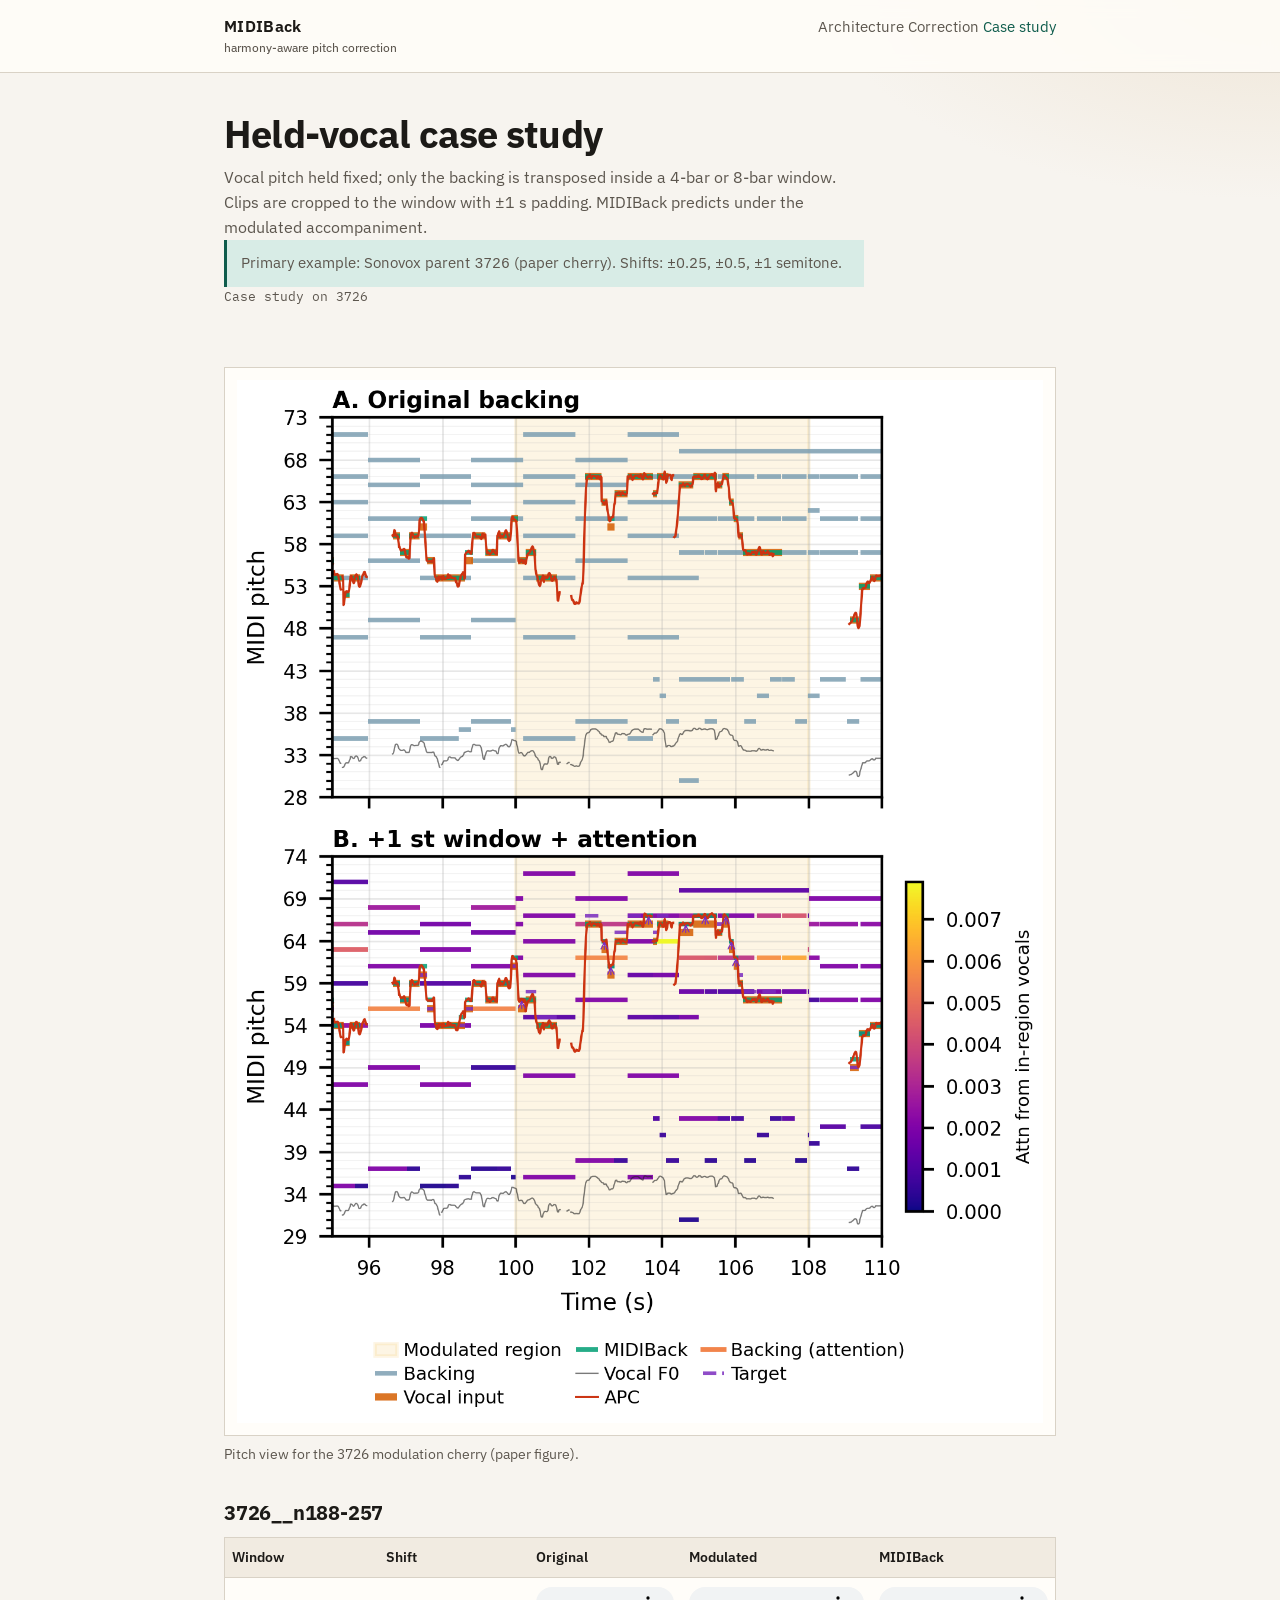
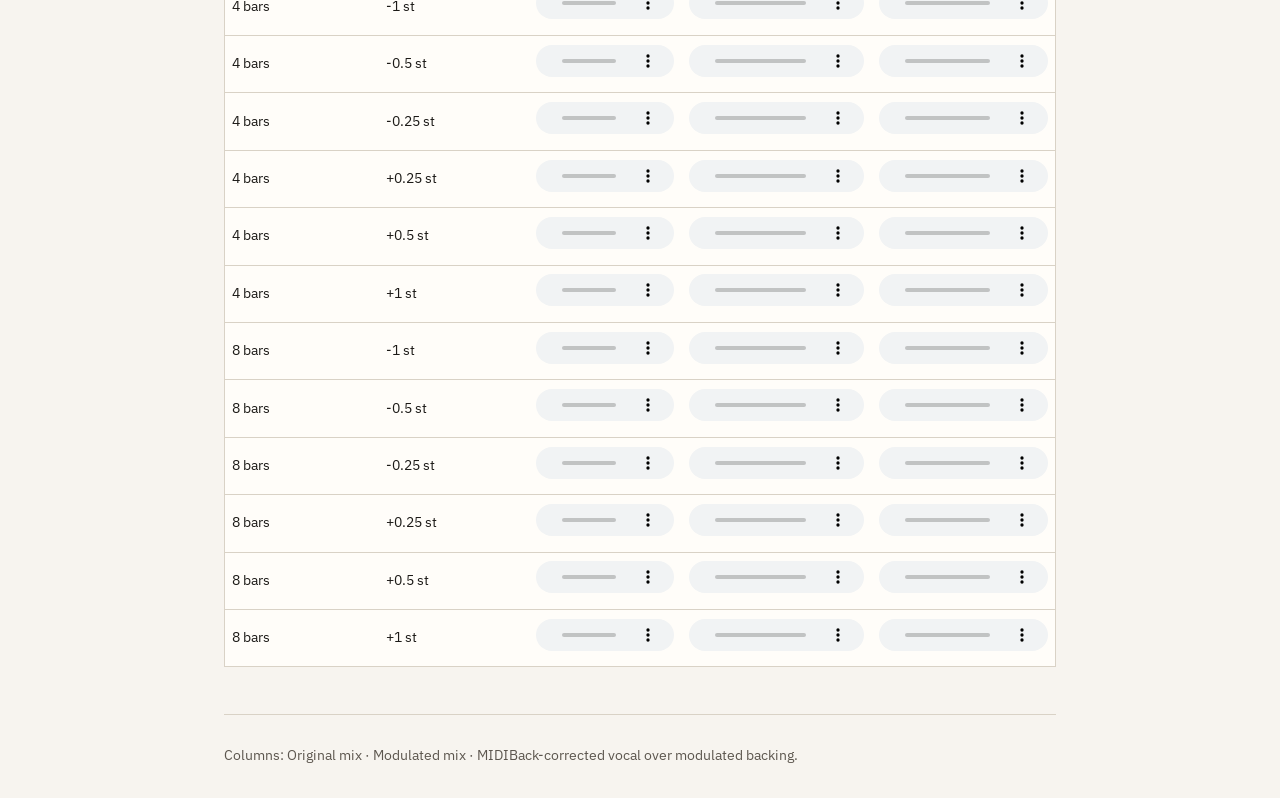
==== case-study.html @ f540b841 "Add MIDIBack listening demo site with 5 test clips. Static Pages site (architecture, correction, cas" ====
<!DOCTYPE html>
<html lang="en">
<head>
  <meta charset="utf-8">
  <meta name="viewport" content="width=device-width, initial-scale=1">
  <title>Case study — MIDIBack Demo</title>
  <link rel="preconnect" href="https://fonts.googleapis.com">
  <link rel="preconnect" href="https://fonts.gstatic.com" crossorigin>
  <link href="https://fonts.googleapis.com/css2?family=IBM+Plex+Mono:wght@400;500&family=IBM+Plex+Sans:wght@400;500;650&display=swap" rel="stylesheet">
  <link rel="stylesheet" href="styles.css">
</head>
<body>
  <header class="site">
    <div class="wrap nav">
      <a class="brand" href="index.html">MIDIBack<span>harmony-aware pitch correction</span></a>
      <nav>
        <a href="index.html">Architecture</a>
        <a href="correction.html">Correction</a>
        <a href="case-study.html" aria-current="page">Case study</a>
      </nav>
    </div>
  </header>

  <main class="wrap">
    <div class="hero">
      <h1>Held-vocal case study</h1>
      <p>
        Vocal pitch held fixed; only the backing is transposed inside a
        4-bar or 8-bar window. Clips are cropped to the window with
        ±1&nbsp;s padding. MIDIBack predicts under the modulated accompaniment.
      </p>
      <p class="note">
        Primary example: Sonovox parent <code>3726</code> (paper cherry).
        Shifts: ±0.25, ±0.5, ±1 semitone.
      </p>
      <p class="status" id="status">Loading catalog…</p>
    </div>

    <section>
      <figure class="arch">
        <img src="assets/cherry_pick_3726_column.png" alt="Pitch trajectories for song 3726 under modulated backing">
      </figure>
      <p class="caption">Pitch view for the 3726 modulation cherry (paper figure).</p>
    </section>

    <div id="case"></div>
  </main>

  <footer class="wrap">
    <p>Columns: Original mix · Modulated mix · MIDIBack-corrected vocal over modulated backing.</p>
  </footer>
  <script src="app.js"></script>
  <script>MIDIBackDemo.renderCaseStudy();</script>
</body>
</html>
---- styles.css ----
:root {
  --bg: #f7f4ef;
  --ink: #1c1a17;
  --muted: #5c564e;
  --line: #d9d2c6;
  --accent: #0f5c4c;
  --accent-soft: #d8ece6;
  --card: #fffdf9;
  --warn: #7a4a12;
  --max: 52rem;
  --font: "IBM Plex Sans", "Segoe UI", sans-serif;
  --mono: "IBM Plex Mono", ui-monospace, monospace;
}

* { box-sizing: border-box; }

html { scroll-behavior: smooth; }

body {
  margin: 0;
  font-family: var(--font);
  color: var(--ink);
  background:
    radial-gradient(1200px 500px at 10% -10%, #e8efe9 0%, transparent 55%),
    radial-gradient(900px 400px at 100% 0%, #efe6d8 0%, transparent 50%),
    var(--bg);
  line-height: 1.55;
}

a { color: var(--accent); text-underline-offset: 0.15em; }
a:hover { color: #0a3f35; }

.wrap {
  width: min(100% - 2rem, var(--max));
  margin-inline: auto;
}

header.site {
  border-bottom: 1px solid var(--line);
  background: rgba(255, 253, 249, 0.86);
  backdrop-filter: blur(8px);
  position: sticky;
  top: 0;
  z-index: 20;
}

.nav {
  display: flex;
  flex-wrap: wrap;
  gap: 0.75rem 1.25rem;
  align-items: baseline;
  padding: 0.9rem 0;
}

.brand {
  font-weight: 650;
  letter-spacing: 0.02em;
  color: var(--ink);
  text-decoration: none;
  margin-right: auto;
}

.brand span {
  display: block;
  font-size: 0.75rem;
  font-weight: 450;
  color: var(--muted);
  letter-spacing: 0;
}

nav a {
  text-decoration: none;
  color: var(--muted);
  font-size: 0.95rem;
}

nav a[aria-current="page"],
nav a:hover {
  color: var(--accent);
}

.hero {
  padding: 2.4rem 0 1.4rem;
}

.hero h1 {
  font-size: clamp(1.7rem, 3.5vw, 2.35rem);
  line-height: 1.15;
  margin: 0 0 0.65rem;
  letter-spacing: -0.02em;
}

.hero p {
  margin: 0;
  color: var(--muted);
  max-width: 40rem;
}

.note {
  margin: 1.25rem 0 0;
  padding: 0.75rem 0.9rem;
  border-left: 3px solid var(--accent);
  background: var(--accent-soft);
  color: #16362f;
  font-size: 0.92rem;
}

section {
  padding: 1.6rem 0 0.4rem;
}

section h2 {
  margin: 0 0 0.55rem;
  font-size: 1.25rem;
  letter-spacing: -0.01em;
}

section > p.lead {
  margin: 0 0 1rem;
  color: var(--muted);
}

.arch {
  background: var(--card);
  border: 1px solid var(--line);
  padding: 0.75rem;
  margin: 0.75rem 0 0.25rem;
}

.arch img {
  display: block;
  width: 100%;
  height: auto;
}

.caption {
  font-size: 0.85rem;
  color: var(--muted);
  margin: 0.5rem 0 0;
}

.song {
  background: var(--card);
  border: 1px solid var(--line);
  padding: 1rem 1rem 0.85rem;
  margin: 0 0 1rem;
}

.song h3 {
  margin: 0 0 0.25rem;
  font-size: 1.05rem;
  font-family: var(--mono);
}

.song .meta {
  color: var(--muted);
  font-size: 0.85rem;
  margin-bottom: 0.85rem;
}

.grid {
  display: grid;
  gap: 0.65rem;
}

.clip {
  display: grid;
  gap: 0.2rem;
  grid-template-columns: minmax(7.5rem, 11rem) 1fr;
  align-items: center;
}

.clip label {
  font-size: 0.88rem;
  color: var(--ink);
}

.clip audio {
  width: 100%;
  height: 2.1rem;
}

.clip.missing label { color: var(--warn); }
.clip.missing::after {
  content: "rendering…";
  grid-column: 2;
  font-size: 0.8rem;
  color: var(--warn);
}

.table-wrap { overflow-x: auto; }

table.case {
  width: 100%;
  border-collapse: collapse;
  font-size: 0.88rem;
  background: var(--card);
  border: 1px solid var(--line);
}

table.case th,
table.case td {
  border-bottom: 1px solid var(--line);
  padding: 0.55rem 0.45rem;
  vertical-align: middle;
  text-align: left;
}

table.case th {
  background: #f1ebe1;
  font-weight: 600;
  white-space: nowrap;
}

table.case audio {
  width: min(100%, 14rem);
  height: 2rem;
}

footer {
  margin: 2.5rem 0 2rem;
  padding-top: 1rem;
  border-top: 1px solid var(--line);
  color: var(--muted);
  font-size: 0.88rem;
}

.status {
  font-family: var(--mono);
  font-size: 0.8rem;
  color: var(--muted);
}

@media (max-width: 640px) {
  .clip {
    grid-template-columns: 1fr;
  }
}
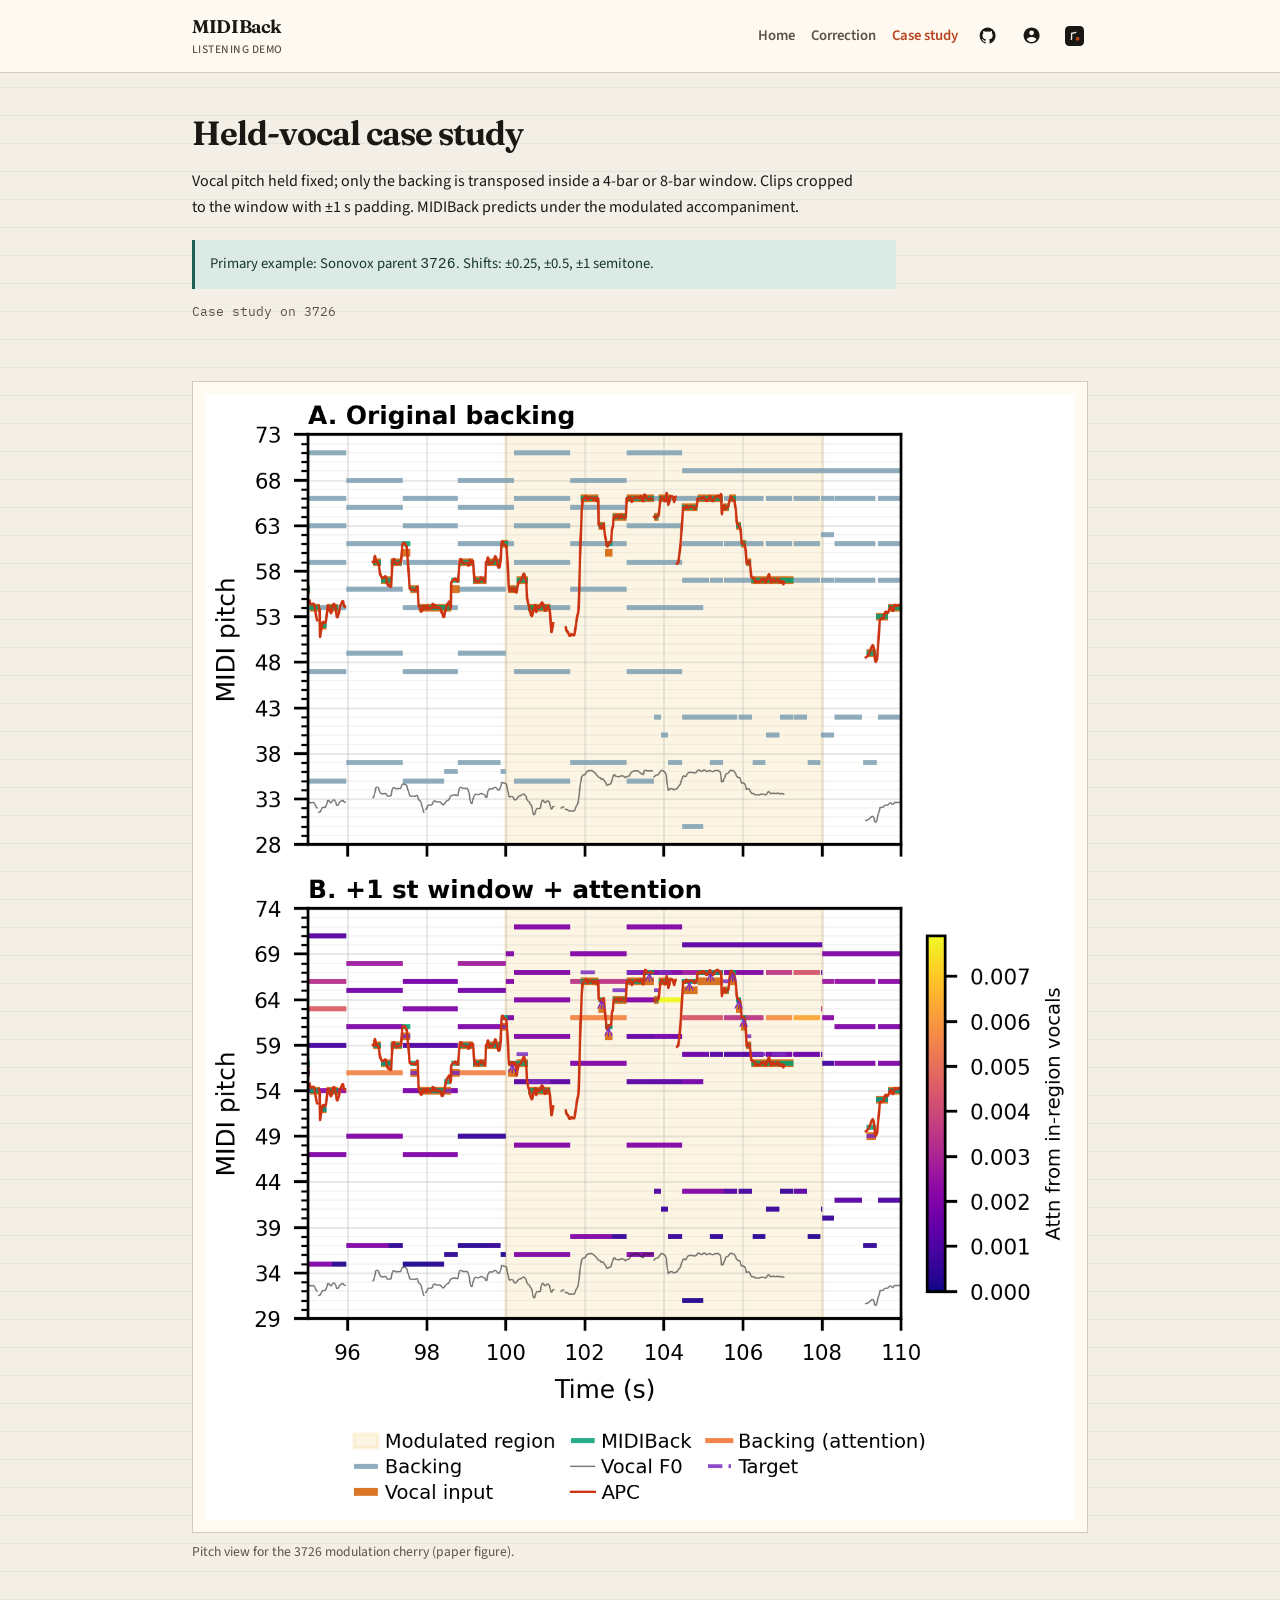
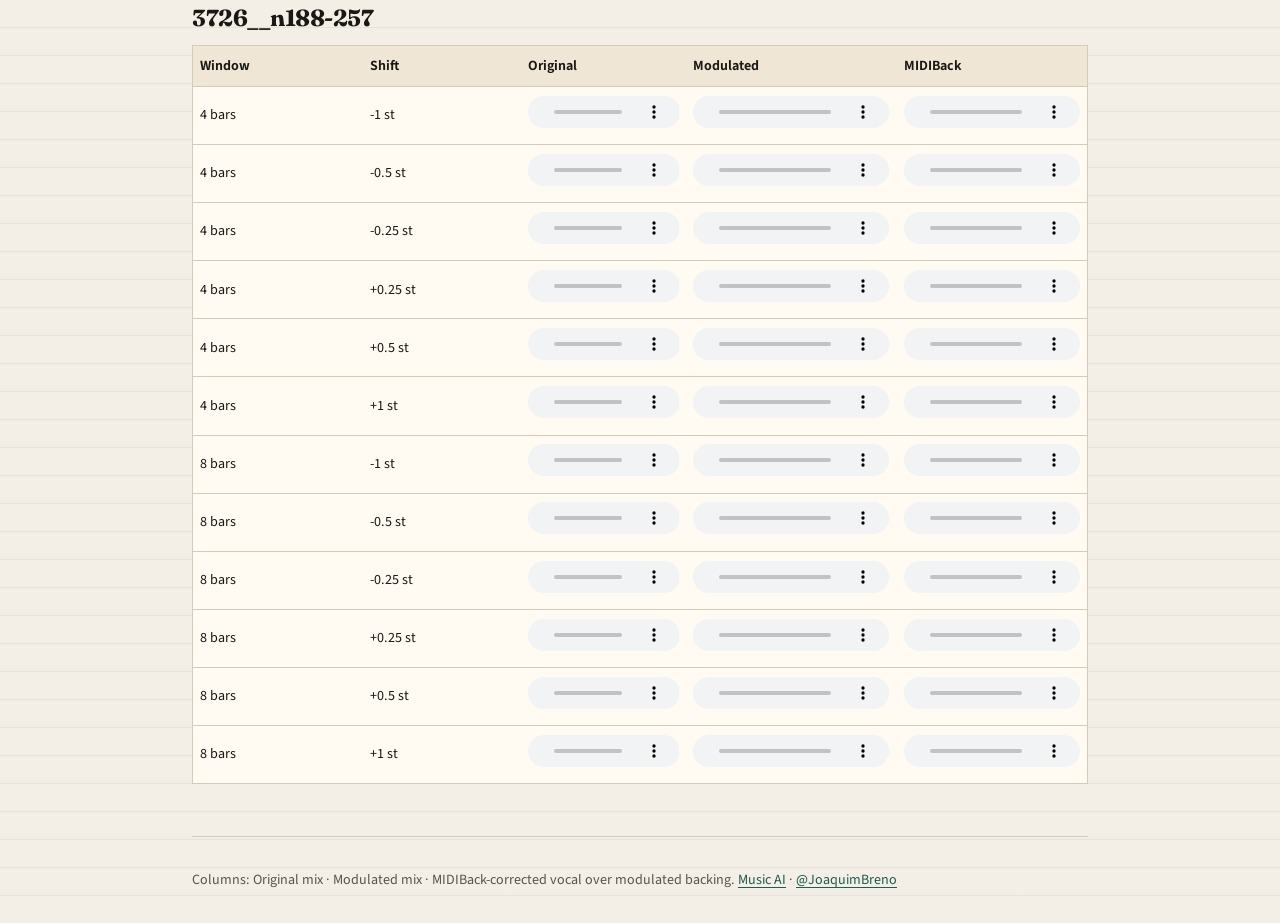
==== commit da861fab: "Restyle demo as paper page with Music AI and GitHub links. Academic layout (authors, abstract, badge" ====
--- a/case-study.html
+++ b/case-study.html
@@ -6,32 +6,40 @@
   <title>Case study — MIDIBack Demo</title>
   <link rel="preconnect" href="https://fonts.googleapis.com">
   <link rel="preconnect" href="https://fonts.gstatic.com" crossorigin>
-  <link href="https://fonts.googleapis.com/css2?family=IBM+Plex+Mono:wght@400;500&family=IBM+Plex+Sans:wght@400;500;650&display=swap" rel="stylesheet">
+  <link href="https://fonts.googleapis.com/css2?family=Fraunces:opsz,wght@9..144,500;9..144,650&family=IBM+Plex+Mono:wght@400;500&family=Source+Sans+3:wght@400;500;600;650&display=swap" rel="stylesheet">
   <link rel="stylesheet" href="styles.css">
 </head>
 <body>
   <header class="site">
     <div class="wrap nav">
-      <a class="brand" href="index.html">MIDIBack<span>harmony-aware pitch correction</span></a>
-      <nav>
-        <a href="index.html">Architecture</a>
+      <a class="brand" href="index.html">MIDIBack<span>listening demo</span></a>
+      <nav class="links" aria-label="Primary">
+        <a href="index.html">Home</a>
         <a href="correction.html">Correction</a>
         <a href="case-study.html" aria-current="page">Case study</a>
+        <a class="icon-link" href="https://github.com/JoaquimBreno/MidiBackDemo" target="_blank" rel="noopener" title="Demo repository" aria-label="GitHub demo repo">
+          <svg viewBox="0 0 24 24" aria-hidden="true"><path fill="currentColor" fill-rule="evenodd" d="M12.006 2a9.847 9.847 0 0 0-6.484 2.44 10.32 10.32 0 0 0-3.393 6.17 10.48 10.48 0 0 0 1.317 6.955 10.045 10.045 0 0 0 5.4 4.418c.504.095.683-.223.683-.494 0-.245-.01-1.052-.014-1.908-2.78.62-3.366-1.21-3.366-1.21a2.711 2.711 0 0 0-1.11-1.5c-.907-.637.07-.621.07-.621.317.044.62.163.885.346.266.183.487.426.647.71.135.253.318.476.538.655a2.079 2.079 0 0 0 2.37.196c.045-.52.27-1.006.635-1.37-2.219-.259-4.554-1.138-4.554-5.07a4.022 4.022 0 0 1 1.031-2.75 3.77 3.77 0 0 1 .096-2.713s.839-.275 2.749 1.05a9.26 9.26 0 0 1 5.004 0c1.906-1.325 2.74-1.05 2.74-1.05.37.858.406 1.828.101 2.713a4.017 4.017 0 0 1 1.029 2.75c0 3.939-2.339 4.805-4.564 5.058a2.471 2.471 0 0 1 .679 1.897c0 1.372-.012 2.477-.012 2.814 0 .272.18.592.687.492a10.05 10.05 0 0 0 5.388-4.421 10.473 10.473 0 0 0 1.313-6.948 10.32 10.32 0 0 0-3.39-6.165A9.847 9.847 0 0 0 12.007 2Z" clip-rule="evenodd"/></svg>
+        </a>
+        <a class="icon-link" href="https://github.com/JoaquimBreno" target="_blank" rel="noopener" title="Joaquim Breno on GitHub" aria-label="Joaquim Breno GitHub">
+          <svg viewBox="0 0 24 24" aria-hidden="true"><path fill="currentColor" d="M12 2C6.48 2 2 6.48 2 12s4.48 10 10 10 10-4.48 10-10S17.52 2 12 2zm0 3.5a3 3 0 1 1 0 6 3 3 0 0 1 0-6zM12 20c-2.5 0-4.71-1.28-6-3.22.03-1.99 4-3.08 6-3.08s5.97 1.09 6 3.08C16.71 18.72 14.5 20 12 20z"/></svg>
+        </a>
+        <a class="icon-link" href="https://music.ai/" target="_blank" rel="noopener" title="Music AI" aria-label="Music AI">
+          <img src="assets/music-ai-mark.svg" alt="">
+        </a>
       </nav>
     </div>
   </header>
 
   <main class="wrap">
-    <div class="hero">
-      <h1>Held-vocal case study</h1>
-      <p>
-        Vocal pitch held fixed; only the backing is transposed inside a
-        4-bar or 8-bar window. Clips are cropped to the window with
-        ±1&nbsp;s padding. MIDIBack predicts under the modulated accompaniment.
+    <div class="paper-hero" style="padding-bottom:0.4rem;text-align:left">
+      <h1 style="text-align:left;font-size:clamp(1.5rem,3vw,2.1rem)">Held-vocal case study</h1>
+      <p class="lead" style="margin:0;max-width:42rem">
+        Vocal pitch held fixed; only the backing is transposed inside a 4-bar or 8-bar
+        window. Clips cropped to the window with ±1&nbsp;s padding. MIDIBack predicts under
+        the modulated accompaniment.
       </p>
-      <p class="note">
-        Primary example: Sonovox parent <code>3726</code> (paper cherry).
-        Shifts: ±0.25, ±0.5, ±1 semitone.
+      <p class="note" style="margin-left:0;margin-right:0">
+        Primary example: Sonovox parent <code>3726</code>. Shifts: ±0.25, ±0.5, ±1 semitone.
       </p>
       <p class="status" id="status">Loading catalog…</p>
     </div>
@@ -47,7 +55,11 @@
   </main>
 
   <footer class="wrap">
-    <p>Columns: Original mix · Modulated mix · MIDIBack-corrected vocal over modulated backing.</p>
+    <p>
+      Columns: Original mix · Modulated mix · MIDIBack-corrected vocal over modulated backing.
+      <a href="https://music.ai/" target="_blank" rel="noopener">Music AI</a>
+      · <a href="https://github.com/JoaquimBreno" target="_blank" rel="noopener">@JoaquimBreno</a>
+    </p>
   </footer>
   <script src="app.js"></script>
   <script>MIDIBackDemo.renderCaseStudy();</script>
--- a/styles.css
+++ b/styles.css
@@ -1,118 +1,225 @@
 :root {
-  --bg: #f7f4ef;
-  --ink: #1c1a17;
-  --muted: #5c564e;
-  --line: #d9d2c6;
-  --accent: #0f5c4c;
-  --accent-soft: #d8ece6;
-  --card: #fffdf9;
-  --warn: #7a4a12;
-  --max: 52rem;
-  --font: "IBM Plex Sans", "Segoe UI", sans-serif;
+  --bg: #f3efe6;
+  --paper: #fffaf2;
+  --ink: #1a1814;
+  --muted: #5a5348;
+  --line: #d4cbb8;
+  --accent: #b8431f;
+  --accent-deep: #8f3014;
+  --teal: #1f5c52;
+  --teal-soft: #dceae6;
+  --staff: rgba(26, 24, 20, 0.06);
+  --max: 56rem;
+  --display: "Fraunces", "Source Serif 4", Georgia, serif;
+  --font: "Source Sans 3", "IBM Plex Sans", system-ui, sans-serif;
   --mono: "IBM Plex Mono", ui-monospace, monospace;
 }
 
 * { box-sizing: border-box; }
-
 html { scroll-behavior: smooth; }
 
 body {
   margin: 0;
   font-family: var(--font);
   color: var(--ink);
-  background:
-    radial-gradient(1200px 500px at 10% -10%, #e8efe9 0%, transparent 55%),
-    radial-gradient(900px 400px at 100% 0%, #efe6d8 0%, transparent 50%),
-    var(--bg);
-  line-height: 1.55;
-}
-
-a { color: var(--accent); text-underline-offset: 0.15em; }
-a:hover { color: #0a3f35; }
+  background-color: var(--bg);
+  background-image:
+    repeating-linear-gradient(
+      0deg,
+      transparent,
+      transparent 27px,
+      var(--staff) 27px,
+      var(--staff) 28px
+    );
+  line-height: 1.6;
+}
+
+a { color: var(--teal); text-underline-offset: 0.18em; }
+a:hover { color: var(--accent-deep); }
 
 .wrap {
   width: min(100% - 2rem, var(--max));
   margin-inline: auto;
 }
 
+/* —— sticky academic nav —— */
 header.site {
-  border-bottom: 1px solid var(--line);
-  background: rgba(255, 253, 249, 0.86);
-  backdrop-filter: blur(8px);
   position: sticky;
   top: 0;
-  z-index: 20;
+  z-index: 30;
+  border-bottom: 1px solid var(--line);
+  background: rgba(255, 250, 242, 0.92);
+  backdrop-filter: blur(10px);
 }
 
 .nav {
   display: flex;
   flex-wrap: wrap;
-  gap: 0.75rem 1.25rem;
-  align-items: baseline;
-  padding: 0.9rem 0;
+  gap: 0.65rem 1.1rem;
+  align-items: center;
+  padding: 0.75rem 0;
 }
 
 .brand {
+  font-family: var(--display);
   font-weight: 650;
-  letter-spacing: 0.02em;
+  font-size: 1.15rem;
   color: var(--ink);
   text-decoration: none;
   margin-right: auto;
+  letter-spacing: -0.02em;
 }
 
 .brand span {
   display: block;
-  font-size: 0.75rem;
-  font-weight: 450;
-  color: var(--muted);
-  letter-spacing: 0;
-}
-
-nav a {
+  font-family: var(--font);
+  font-size: 0.72rem;
+  font-weight: 500;
+  color: var(--muted);
+  letter-spacing: 0.04em;
+  text-transform: uppercase;
+}
+
+nav.links {
+  display: flex;
+  flex-wrap: wrap;
+  gap: 0.55rem 1rem;
+  align-items: center;
+}
+
+nav.links a {
   text-decoration: none;
   color: var(--muted);
+  font-size: 0.92rem;
+  font-weight: 600;
+}
+
+nav.links a[aria-current="page"],
+nav.links a:hover {
+  color: var(--accent);
+}
+
+nav.links .icon-link {
+  display: inline-flex;
+  align-items: center;
+  justify-content: center;
+  width: 1.7rem;
+  height: 1.7rem;
+  border-radius: 0.35rem;
+  color: var(--ink);
+  border: 1px solid transparent;
+}
+
+nav.links .icon-link:hover {
+  color: var(--accent);
+  border-color: var(--line);
+  background: var(--paper);
+}
+
+nav.links .icon-link svg,
+nav.links .icon-link img {
+  width: 1.2rem;
+  height: 1.2rem;
+  display: block;
+}
+
+/* —— paper hero —— */
+.paper-hero {
+  padding: 2.6rem 0 1.2rem;
+  text-align: center;
+}
+
+.paper-hero h1 {
+  font-family: var(--display);
+  font-size: clamp(1.85rem, 4.2vw, 2.75rem);
+  font-weight: 650;
+  line-height: 1.15;
+  letter-spacing: -0.03em;
+  margin: 0 0 1rem;
+}
+
+.badges {
+  display: flex;
+  flex-wrap: wrap;
+  gap: 0.45rem;
+  justify-content: center;
+  margin-bottom: 1.35rem;
+}
+
+.badges a img { height: 1.4rem; }
+
+.authors {
+  max-width: 42rem;
+  margin: 0 auto 0.65rem;
   font-size: 0.95rem;
-}
-
-nav a[aria-current="page"],
-nav a:hover {
+  font-weight: 550;
+}
+
+.authors a {
+  color: var(--ink);
+  text-decoration: none;
+  border-bottom: 1px solid transparent;
+}
+.authors a:hover {
   color: var(--accent);
-}
-
-.hero {
-  padding: 2.4rem 0 1.4rem;
-}
-
-.hero h1 {
-  font-size: clamp(1.7rem, 3.5vw, 2.35rem);
-  line-height: 1.15;
-  margin: 0 0 0.65rem;
-  letter-spacing: -0.02em;
-}
-
-.hero p {
+  border-bottom-color: var(--accent);
+}
+
+.authors sup { color: var(--muted); font-size: 0.7em; }
+
+.affiliations {
+  max-width: 40rem;
+  margin: 0 auto;
+  font-size: 0.88rem;
+  color: var(--muted);
+}
+
+.affiliations a { color: var(--muted); }
+.affiliations a:hover { color: var(--accent); }
+
+.abstract {
+  margin: 1.75rem auto 0;
+  max-width: 44rem;
+  text-align: left;
+  background: var(--paper);
+  border: 1px solid var(--line);
+  padding: 1.1rem 1.25rem 0.85rem;
+}
+
+.abstract h2 {
+  margin: 0 0 0.5rem;
+  font-family: var(--display);
+  font-size: 1.15rem;
+  text-align: center;
+}
+
+.abstract p {
   margin: 0;
-  color: var(--muted);
-  max-width: 40rem;
+  color: var(--ink);
+  text-align: justify;
+  hyphens: auto;
 }
 
 .note {
-  margin: 1.25rem 0 0;
-  padding: 0.75rem 0.9rem;
-  border-left: 3px solid var(--accent);
-  background: var(--accent-soft);
+  margin: 1.25rem auto 0;
+  max-width: 44rem;
+  padding: 0.75rem 0.95rem;
+  border-left: 3px solid var(--teal);
+  background: var(--teal-soft);
   color: #16362f;
   font-size: 0.92rem;
+  text-align: left;
 }
 
 section {
-  padding: 1.6rem 0 0.4rem;
+  padding: 1.75rem 0 0.5rem;
 }
 
 section h2 {
   margin: 0 0 0.55rem;
-  font-size: 1.25rem;
-  letter-spacing: -0.01em;
+  font-family: var(--display);
+  font-size: 1.45rem;
+  letter-spacing: -0.02em;
 }
 
 section > p.lead {
@@ -121,7 +228,7 @@
 }
 
 .arch {
-  background: var(--card);
+  background: var(--paper);
   border: 1px solid var(--line);
   padding: 0.75rem;
   margin: 0.75rem 0 0.25rem;
@@ -140,7 +247,7 @@
 }
 
 .song {
-  background: var(--card);
+  background: var(--paper);
   border: 1px solid var(--line);
   padding: 1rem 1rem 0.85rem;
   margin: 0 0 1rem;
@@ -148,7 +255,7 @@
 
 .song h3 {
   margin: 0 0 0.25rem;
-  font-size: 1.05rem;
+  font-size: 1.02rem;
   font-family: var(--mono);
 }
 
@@ -158,34 +265,23 @@
   margin-bottom: 0.85rem;
 }
 
-.grid {
-  display: grid;
-  gap: 0.65rem;
-}
+.grid { display: grid; gap: 0.65rem; }
 
 .clip {
   display: grid;
   gap: 0.2rem;
-  grid-template-columns: minmax(7.5rem, 11rem) 1fr;
+  grid-template-columns: minmax(7.5rem, 12rem) 1fr;
   align-items: center;
 }
 
-.clip label {
-  font-size: 0.88rem;
-  color: var(--ink);
-}
-
-.clip audio {
-  width: 100%;
-  height: 2.1rem;
-}
-
-.clip.missing label { color: var(--warn); }
+.clip label { font-size: 0.88rem; }
+.clip audio { width: 100%; height: 2.1rem; }
+.clip.missing label { color: var(--accent); }
 .clip.missing::after {
   content: "rendering…";
   grid-column: 2;
   font-size: 0.8rem;
-  color: var(--warn);
+  color: var(--accent);
 }
 
 .table-wrap { overflow-x: auto; }
@@ -194,7 +290,7 @@
   width: 100%;
   border-collapse: collapse;
   font-size: 0.88rem;
-  background: var(--card);
+  background: var(--paper);
   border: 1px solid var(--line);
 }
 
@@ -207,8 +303,8 @@
 }
 
 table.case th {
-  background: #f1ebe1;
-  font-weight: 600;
+  background: #efe6d6;
+  font-weight: 650;
   white-space: nowrap;
 }
 
@@ -217,9 +313,18 @@
   height: 2rem;
 }
 
+.ext-row {
+  display: flex;
+  flex-wrap: wrap;
+  gap: 0.75rem 1.25rem;
+  justify-content: center;
+  margin-top: 1.25rem;
+  font-size: 0.92rem;
+}
+
 footer {
-  margin: 2.5rem 0 2rem;
-  padding-top: 1rem;
+  margin: 2.75rem 0 2rem;
+  padding-top: 1.1rem;
   border-top: 1px solid var(--line);
   color: var(--muted);
   font-size: 0.88rem;
@@ -232,7 +337,6 @@
 }
 
 @media (max-width: 640px) {
-  .clip {
-    grid-template-columns: 1fr;
-  }
-}
+  .clip { grid-template-columns: 1fr; }
+  nav.links { width: 100%; }
+}
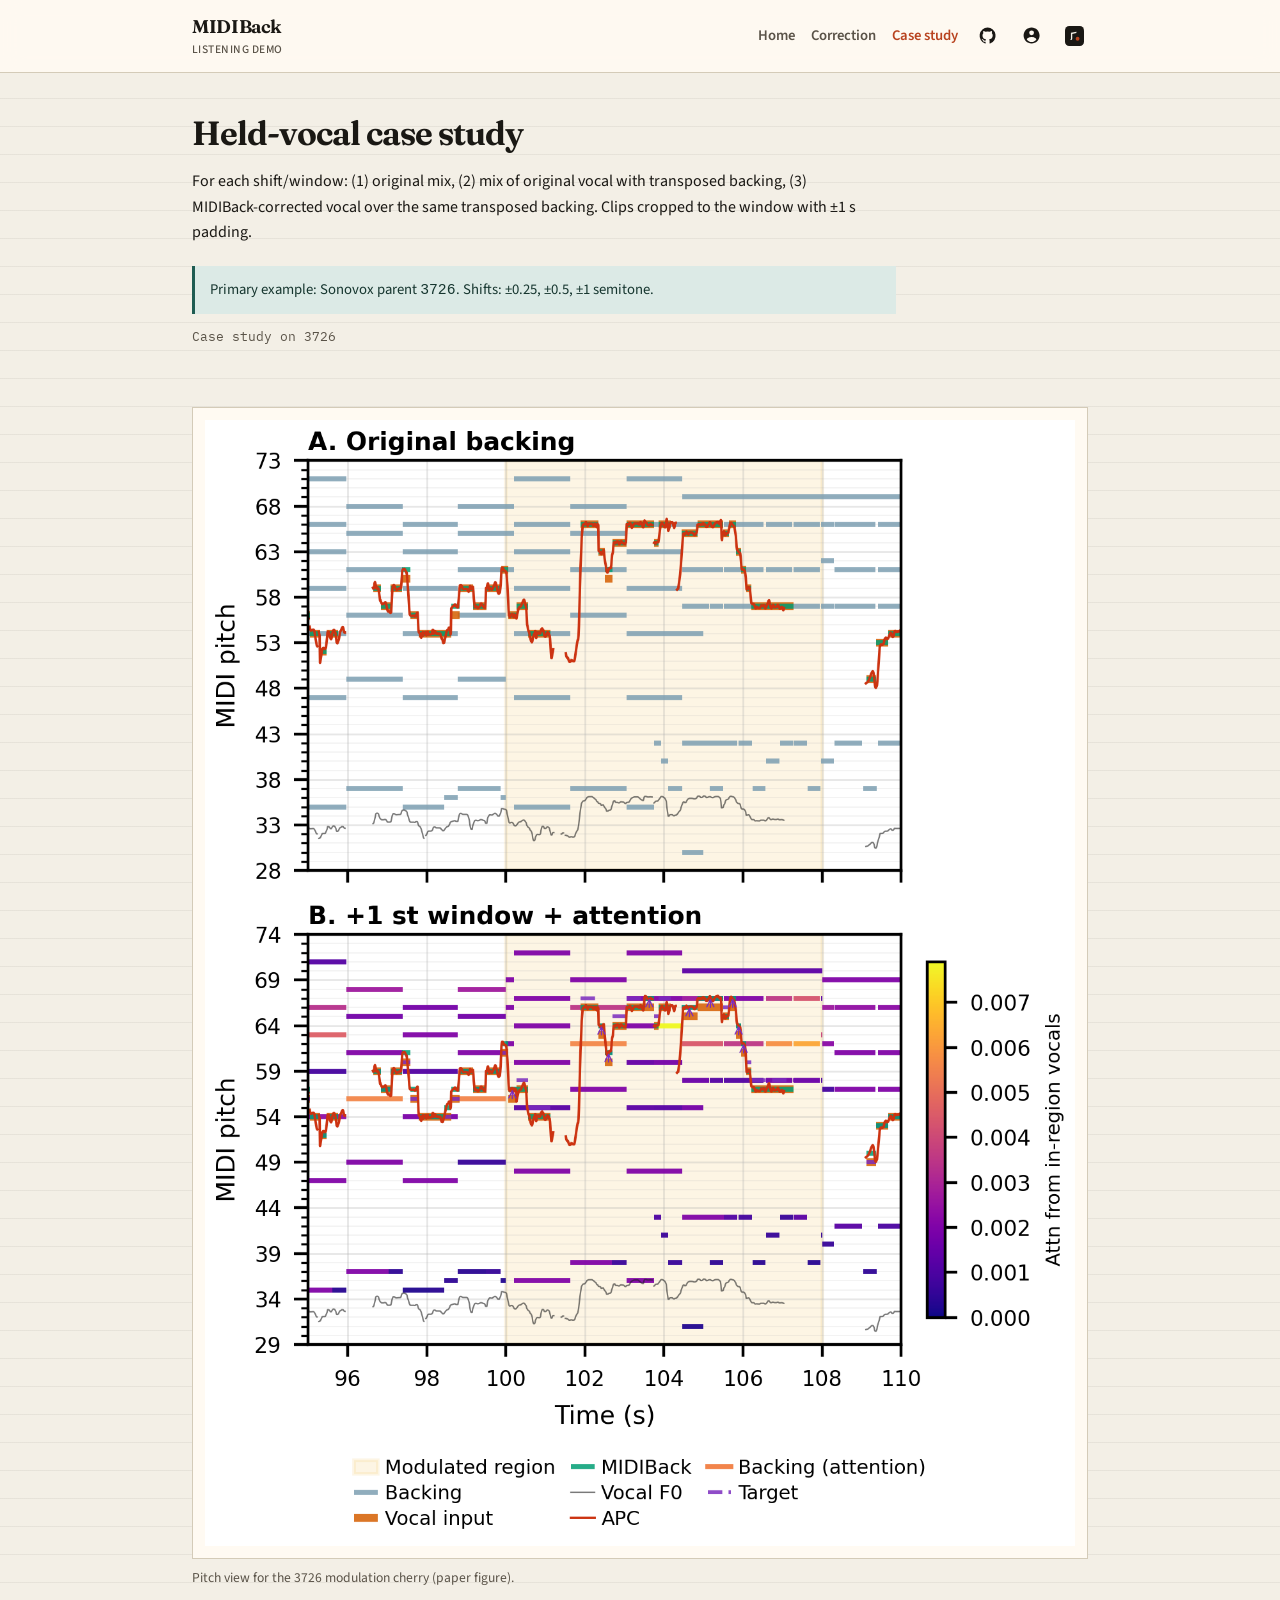
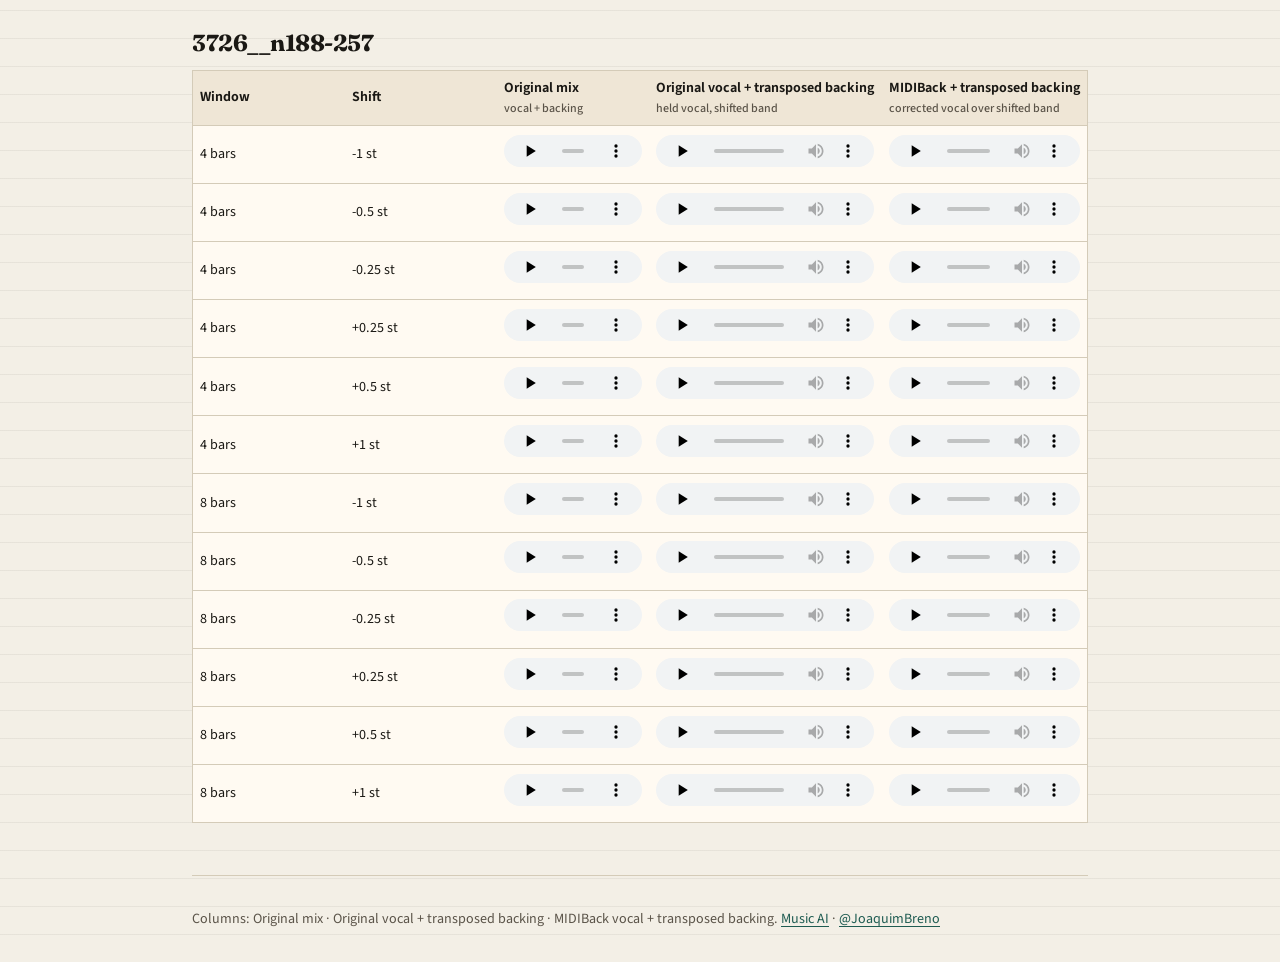
==== commit ffb1ef3e: "Clarify case-study column as original vocal + transposed backing. The modulated.wav mix was already " ====
--- a/case-study.html
+++ b/case-study.html
@@ -34,9 +34,9 @@
     <div class="paper-hero" style="padding-bottom:0.4rem;text-align:left">
       <h1 style="text-align:left;font-size:clamp(1.5rem,3vw,2.1rem)">Held-vocal case study</h1>
       <p class="lead" style="margin:0;max-width:42rem">
-        Vocal pitch held fixed; only the backing is transposed inside a 4-bar or 8-bar
-        window. Clips cropped to the window with ±1&nbsp;s padding. MIDIBack predicts under
-        the modulated accompaniment.
+        For each shift/window: (1) original mix, (2) mix of original vocal with transposed
+        backing, (3) MIDIBack-corrected vocal over the same transposed backing.
+        Clips cropped to the window with ±1&nbsp;s padding.
       </p>
       <p class="note" style="margin-left:0;margin-right:0">
         Primary example: Sonovox parent <code>3726</code>. Shifts: ±0.25, ±0.5, ±1 semitone.
@@ -56,7 +56,7 @@
 
   <footer class="wrap">
     <p>
-      Columns: Original mix · Modulated mix · MIDIBack-corrected vocal over modulated backing.
+      Columns: Original mix · Original vocal + transposed backing · MIDIBack vocal + transposed backing.
       <a href="https://music.ai/" target="_blank" rel="noopener">Music AI</a>
       · <a href="https://github.com/JoaquimBreno" target="_blank" rel="noopener">@JoaquimBreno</a>
     </p>
--- a/styles.css
+++ b/styles.css
@@ -305,7 +305,17 @@
 table.case th {
   background: #efe6d6;
   font-weight: 650;
-  white-space: nowrap;
+  white-space: normal;
+  min-width: 9.5rem;
+  line-height: 1.25;
+}
+
+table.case .th-sub {
+  display: block;
+  margin-top: 0.2rem;
+  font-weight: 500;
+  font-size: 0.75rem;
+  color: var(--muted);
 }
 
 table.case audio {
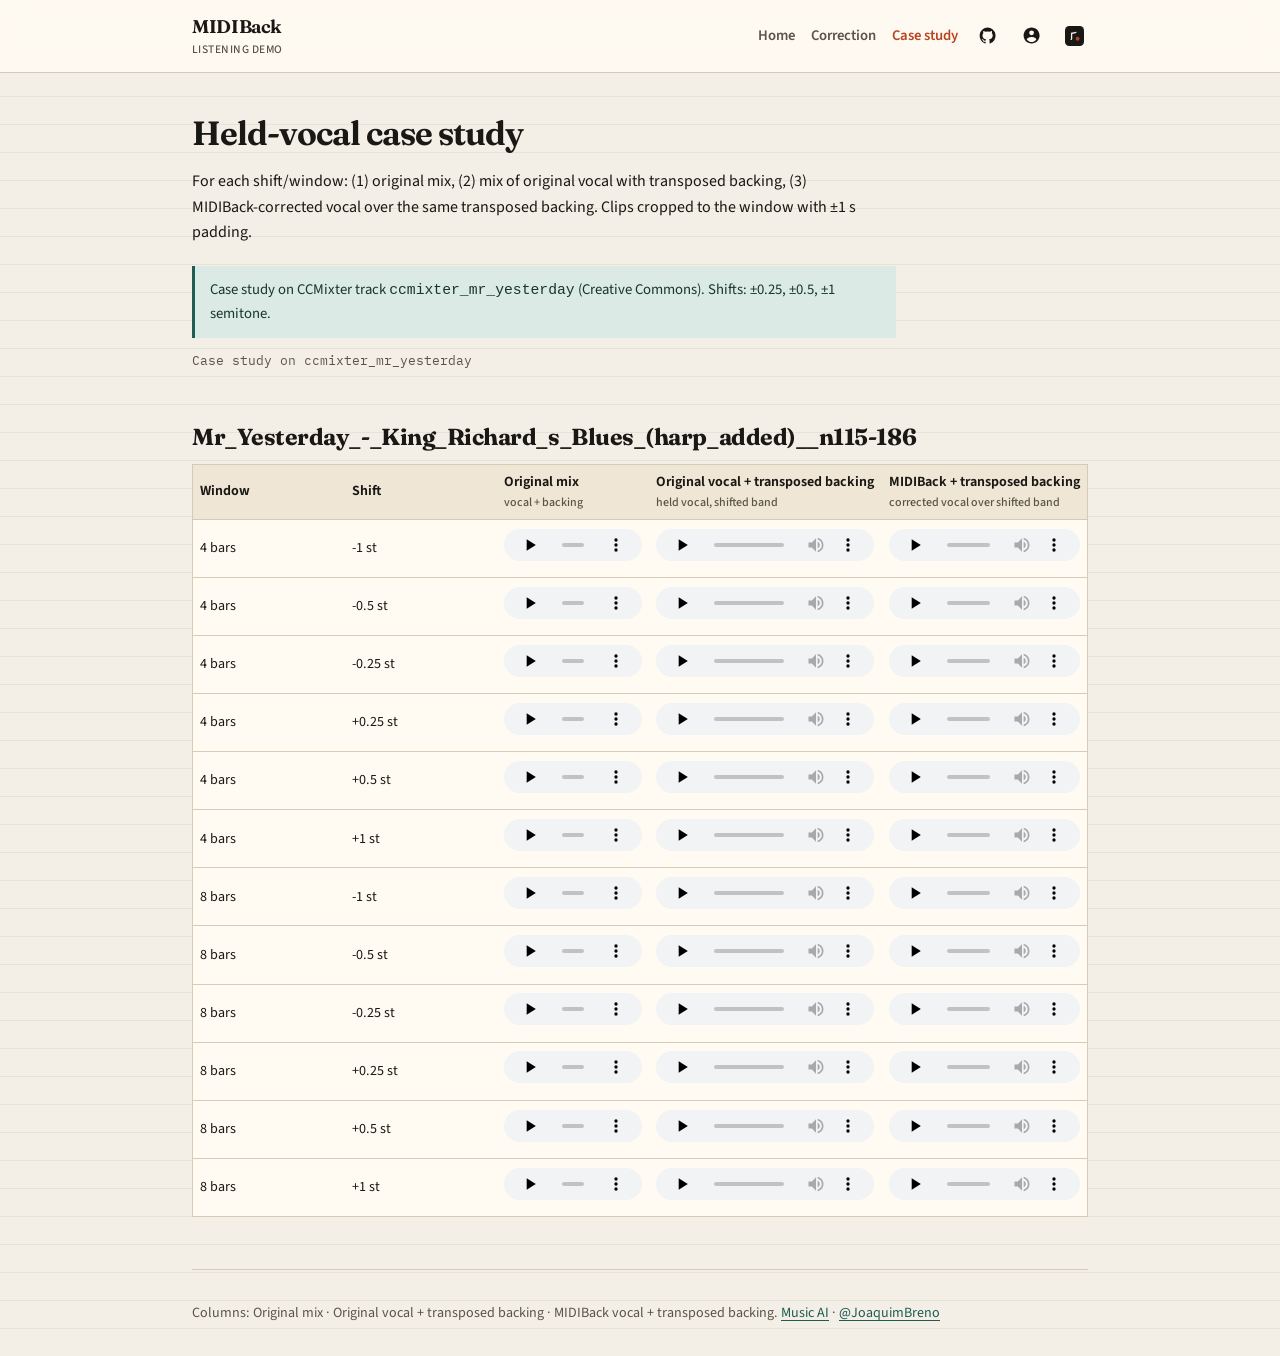
==== commit 10e023d0: "Replace Sonovox demos with CCMixter and MIR-1K clips. Public demo now uses only open/academic test a" ====
--- a/case-study.html
+++ b/case-study.html
@@ -39,17 +39,11 @@
         Clips cropped to the window with ±1&nbsp;s padding.
       </p>
       <p class="note" style="margin-left:0;margin-right:0">
-        Primary example: Sonovox parent <code>3726</code>. Shifts: ±0.25, ±0.5, ±1 semitone.
+        Case study on CCMixter track <code>ccmixter_mr_yesterday</code>
+        (Creative Commons). Shifts: ±0.25, ±0.5, ±1 semitone.
       </p>
       <p class="status" id="status">Loading catalog…</p>
     </div>
-
-    <section>
-      <figure class="arch">
-        <img src="assets/cherry_pick_3726_column.png" alt="Pitch trajectories for song 3726 under modulated backing">
-      </figure>
-      <p class="caption">Pitch view for the 3726 modulation cherry (paper figure).</p>
-    </section>
 
     <div id="case"></div>
   </main>
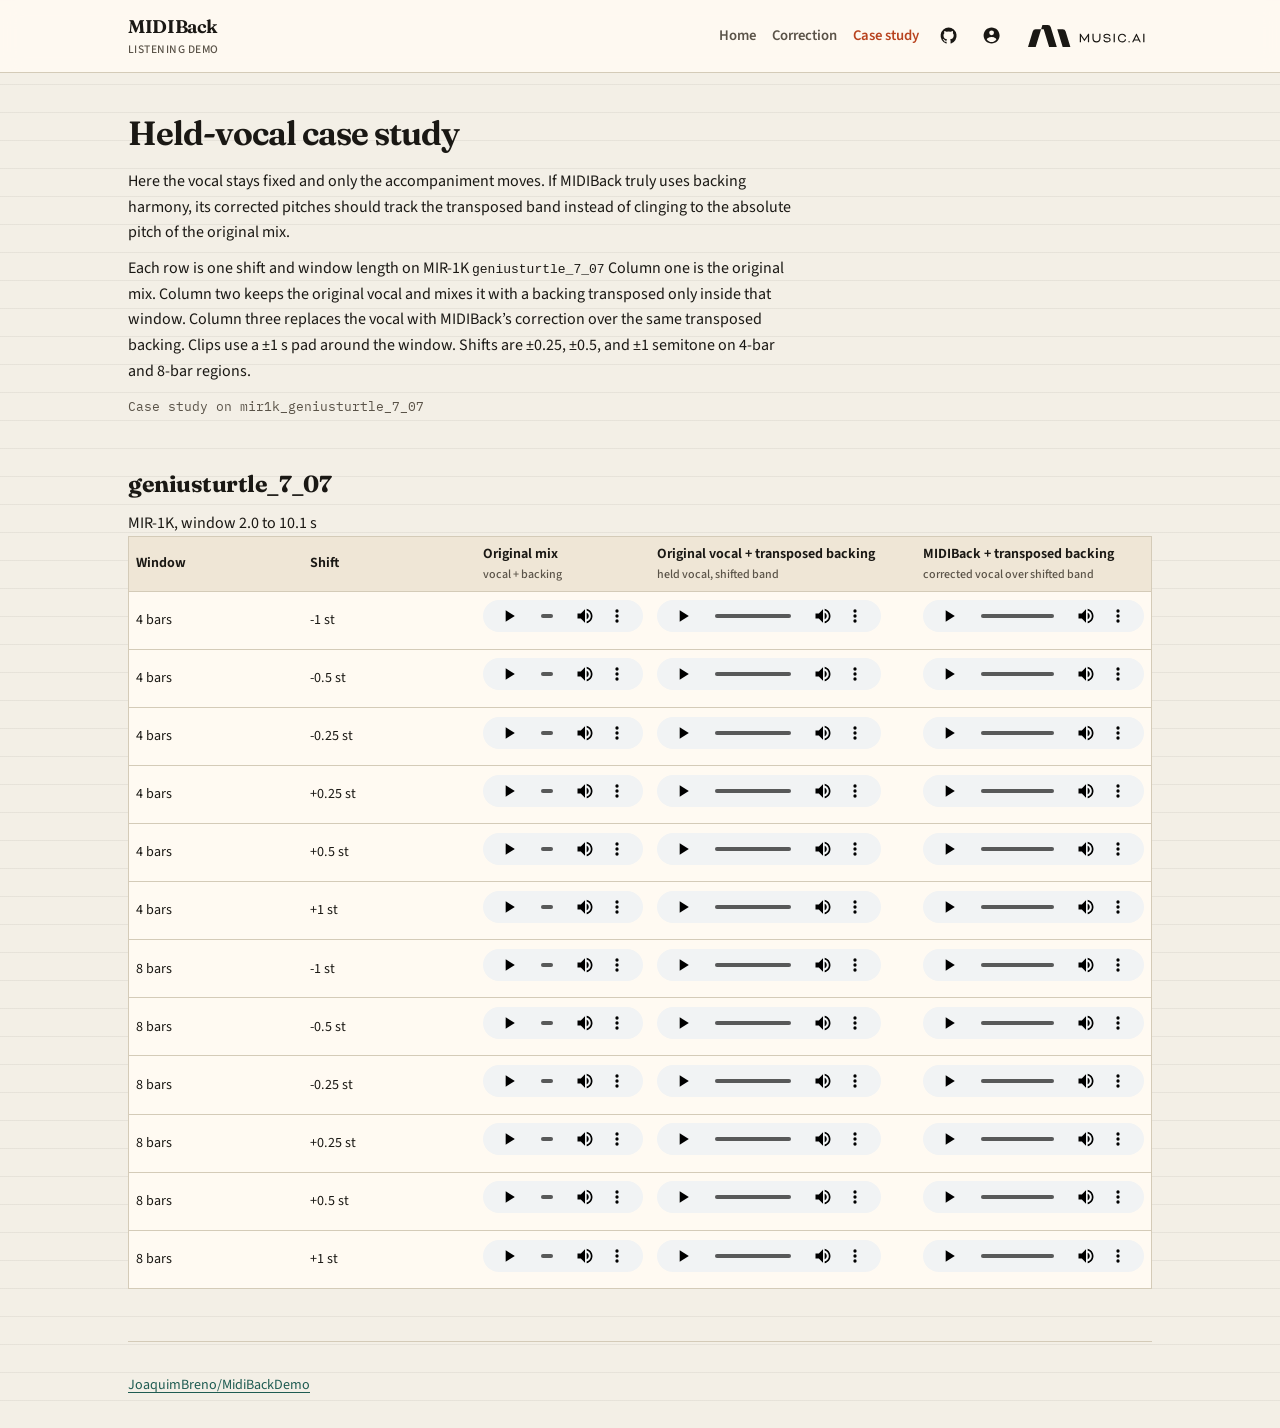
==== commit 59ebe4bb: "Refresh listening demo: MIR-1K case study, clearer copy, Music AI logo. Drop Mr Yesterday, move the " ====
--- a/case-study.html
+++ b/case-study.html
@@ -3,7 +3,7 @@
 <head>
   <meta charset="utf-8">
   <meta name="viewport" content="width=device-width, initial-scale=1">
-  <title>Case study — MIDIBack Demo</title>
+  <title>Case study · MIDIBack Demo</title>
   <link rel="preconnect" href="https://fonts.googleapis.com">
   <link rel="preconnect" href="https://fonts.gstatic.com" crossorigin>
   <link href="https://fonts.googleapis.com/css2?family=Fraunces:opsz,wght@9..144,500;9..144,650&family=IBM+Plex+Mono:wght@400;500&family=Source+Sans+3:wght@400;500;600;650&display=swap" rel="stylesheet">
@@ -23,8 +23,8 @@
         <a class="icon-link" href="https://github.com/JoaquimBreno" target="_blank" rel="noopener" title="Joaquim Breno on GitHub" aria-label="Joaquim Breno GitHub">
           <svg viewBox="0 0 24 24" aria-hidden="true"><path fill="currentColor" d="M12 2C6.48 2 2 6.48 2 12s4.48 10 10 10 10-4.48 10-10S17.52 2 12 2zm0 3.5a3 3 0 1 1 0 6 3 3 0 0 1 0-6zM12 20c-2.5 0-4.71-1.28-6-3.22.03-1.99 4-3.08 6-3.08s5.97 1.09 6 3.08C16.71 18.72 14.5 20 12 20z"/></svg>
         </a>
-        <a class="icon-link" href="https://music.ai/" target="_blank" rel="noopener" title="Music AI" aria-label="Music AI">
-          <img src="assets/music-ai-mark.svg" alt="">
+        <a class="icon-link music-ai-link" href="https://music.ai/" target="_blank" rel="noopener" title="Music AI" aria-label="Music AI">
+          <img src="assets/music-ai-logo.svg" alt="Music AI">
         </a>
       </nav>
     </div>
@@ -34,13 +34,16 @@
     <div class="paper-hero" style="padding-bottom:0.4rem;text-align:left">
       <h1 style="text-align:left;font-size:clamp(1.5rem,3vw,2.1rem)">Held-vocal case study</h1>
       <p class="lead" style="margin:0;max-width:42rem">
-        For each shift/window: (1) original mix, (2) mix of original vocal with transposed
-        backing, (3) MIDIBack-corrected vocal over the same transposed backing.
-        Clips cropped to the window with ±1&nbsp;s padding.
+        Here the vocal stays fixed and only the accompaniment moves. If MIDIBack truly uses
+        backing harmony, its corrected pitches should track the transposed band instead of
+        clinging to the absolute pitch of the original mix.
       </p>
-      <p class="note" style="margin-left:0;margin-right:0">
-        Case study on CCMixter track <code>ccmixter_mr_yesterday</code>
-        (Creative Commons). Shifts: ±0.25, ±0.5, ±1 semitone.
+      <p class="lead" style="margin:0.65rem 0 0;max-width:42rem">
+        Each row is one shift and window length on MIR-1K <code>geniusturtle_7_07</code>
+        Column one is the original mix. Column two keeps the original vocal and mixes it with
+        a backing transposed only inside that window. Column three replaces the vocal with
+        MIDIBack’s correction over the same transposed backing. Clips use a ±1&nbsp;s pad around
+        the window. Shifts are ±0.25, ±0.5, and ±1 semitone on 4-bar and 8-bar regions.
       </p>
       <p class="status" id="status">Loading catalog…</p>
     </div>
@@ -50,9 +53,7 @@
 
   <footer class="wrap">
     <p>
-      Columns: Original mix · Original vocal + transposed backing · MIDIBack vocal + transposed backing.
-      <a href="https://music.ai/" target="_blank" rel="noopener">Music AI</a>
-      · <a href="https://github.com/JoaquimBreno" target="_blank" rel="noopener">@JoaquimBreno</a>
+      <a href="https://github.com/JoaquimBreno/MidiBackDemo">JoaquimBreno/MidiBackDemo</a>
     </p>
   </footer>
   <script src="app.js"></script>
--- a/styles.css
+++ b/styles.css
@@ -9,7 +9,7 @@
   --teal: #1f5c52;
   --teal-soft: #dceae6;
   --staff: rgba(26, 24, 20, 0.06);
-  --max: 56rem;
+  --max: 64rem;
   --display: "Fraunces", "Source Serif 4", Georgia, serif;
   --font: "Source Sans 3", "IBM Plex Sans", system-ui, sans-serif;
   --mono: "IBM Plex Mono", ui-monospace, monospace;
@@ -42,7 +42,7 @@
   margin-inline: auto;
 }
 
-/* —— sticky academic nav —— */
+/* sticky academic nav */
 header.site {
   position: sticky;
   top: 0;
@@ -110,6 +110,12 @@
   border: 1px solid transparent;
 }
 
+nav.links .icon-link.music-ai-link {
+  width: auto;
+  height: 1.7rem;
+  padding: 0 0.35rem;
+}
+
 nav.links .icon-link:hover {
   color: var(--accent);
   border-color: var(--line);
@@ -123,7 +129,12 @@
   display: block;
 }
 
-/* —— paper hero —— */
+nav.links .icon-link.music-ai-link img {
+  width: auto;
+  height: 1.35rem;
+}
+
+/* paper hero */
 .paper-hero {
   padding: 2.6rem 0 1.2rem;
   text-align: center;
@@ -227,6 +238,54 @@
   color: var(--muted);
 }
 
+.goal {
+  margin: 1.5rem auto 0;
+  max-width: 44rem;
+  text-align: left;
+}
+
+.goal p {
+  margin: 0 0 0.75rem;
+  color: var(--ink);
+  font-size: 1.02rem;
+}
+
+.page-guide {
+  list-style: none;
+  padding: 0;
+  margin: 0;
+  display: grid;
+  gap: 1rem;
+}
+
+.page-guide li {
+  background: var(--paper);
+  border: 1px solid var(--line);
+  padding: 0.9rem 1rem;
+}
+
+.page-guide a {
+  font-family: var(--display);
+  font-weight: 650;
+  font-size: 1.1rem;
+  text-decoration: none;
+}
+
+.page-guide p {
+  margin: 0.35rem 0 0;
+  color: var(--muted);
+  font-size: 0.95rem;
+}
+
+.plot-block {
+  margin-top: 0.5rem;
+}
+
+.plot-fig {
+  max-width: min(100%, 52rem);
+  margin-inline: auto;
+}
+
 .arch {
   background: var(--paper);
   border: 1px solid var(--line);
@@ -240,6 +299,10 @@
   height: auto;
 }
 
+.clip audio.audio-error {
+  outline: 1px solid var(--accent);
+}
+
 .caption {
   font-size: 0.85rem;
   color: var(--muted);
@@ -269,12 +332,24 @@
 
 .clip {
   display: grid;
-  gap: 0.2rem;
-  grid-template-columns: minmax(7.5rem, 12rem) 1fr;
+  gap: 0.2rem 0.75rem;
+  grid-template-columns: minmax(8.5rem, 14rem) 1fr;
   align-items: center;
 }
 
-.clip label { font-size: 0.88rem; }
+.clip-label {
+  display: flex;
+  flex-direction: column;
+  gap: 0.15rem;
+}
+
+.clip label { font-size: 0.88rem; line-height: 1.25; }
+.clip-note {
+  font-size: 0.72rem;
+  line-height: 1.3;
+  color: var(--muted, #6b5e55);
+  font-style: italic;
+}
 .clip audio { width: 100%; height: 2.1rem; }
 .clip.missing label { color: var(--accent); }
 .clip.missing::after {
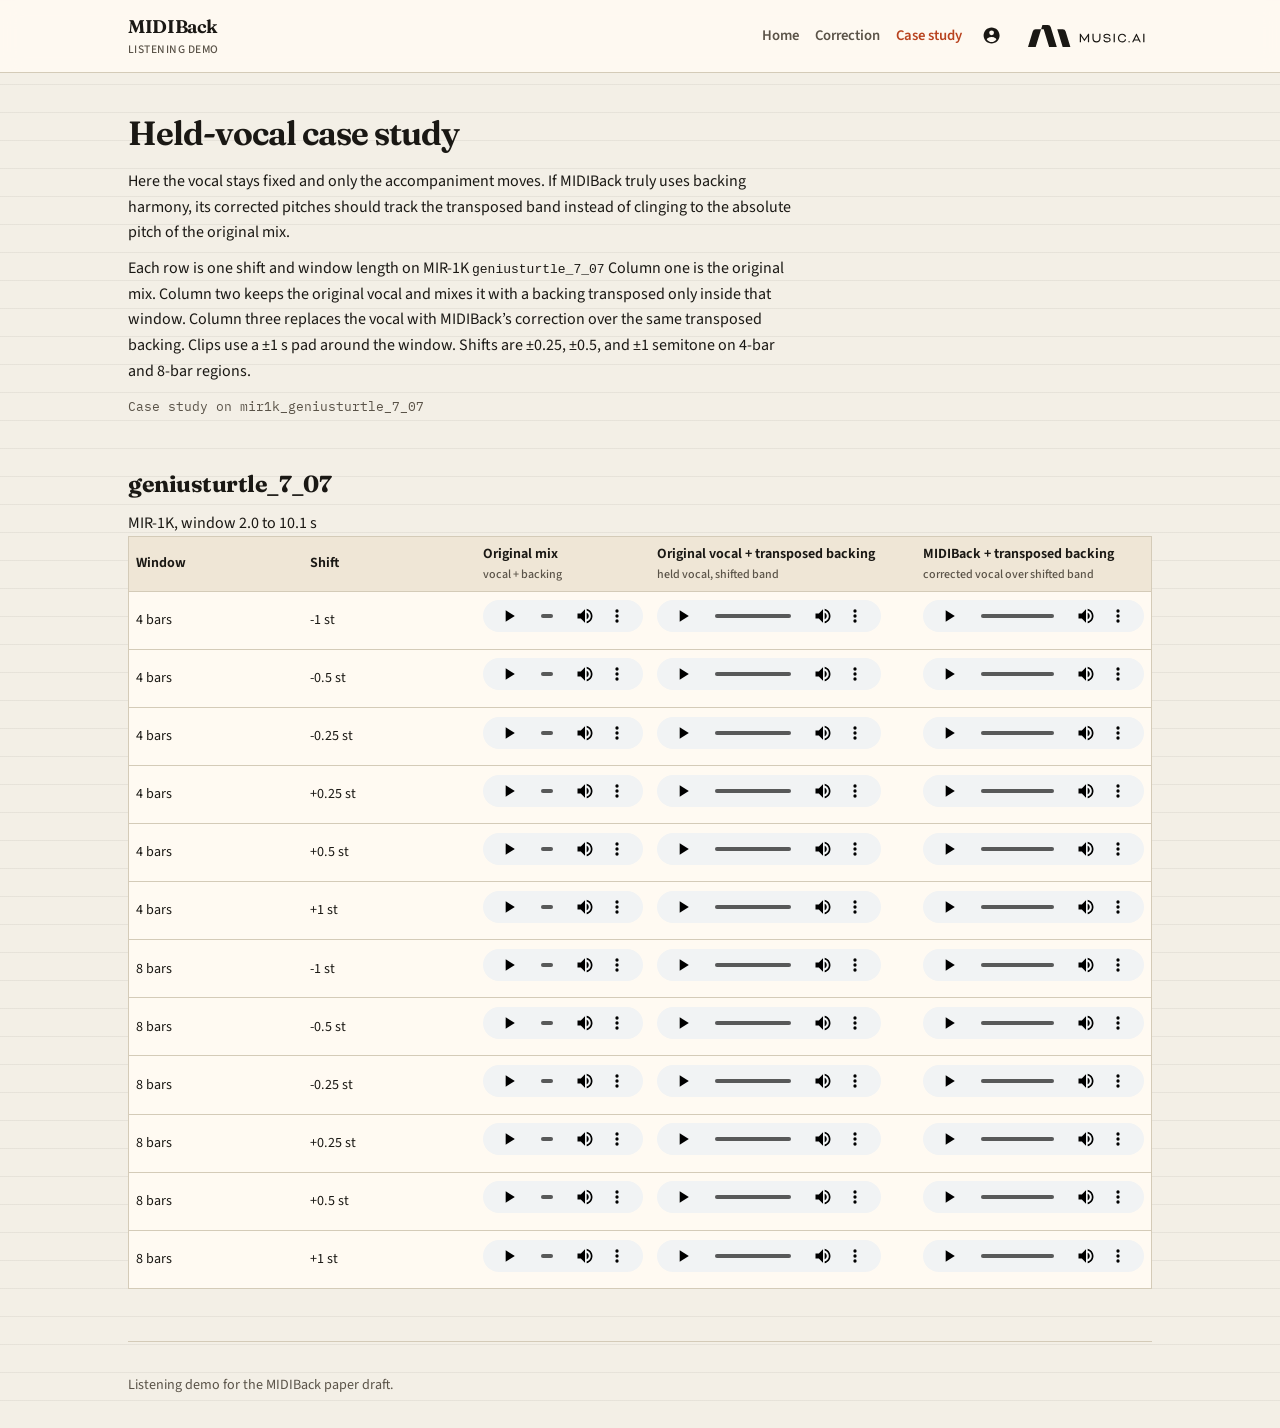
==== commit 974d6de1: "removing hyperlink" ====
--- a/case-study.html
+++ b/case-study.html
@@ -17,9 +17,6 @@
         <a href="index.html">Home</a>
         <a href="correction.html">Correction</a>
         <a href="case-study.html" aria-current="page">Case study</a>
-        <a class="icon-link" href="https://github.com/JoaquimBreno/MidiBackDemo" target="_blank" rel="noopener" title="Demo repository" aria-label="GitHub demo repo">
-          <svg viewBox="0 0 24 24" aria-hidden="true"><path fill="currentColor" fill-rule="evenodd" d="M12.006 2a9.847 9.847 0 0 0-6.484 2.44 10.32 10.32 0 0 0-3.393 6.17 10.48 10.48 0 0 0 1.317 6.955 10.045 10.045 0 0 0 5.4 4.418c.504.095.683-.223.683-.494 0-.245-.01-1.052-.014-1.908-2.78.62-3.366-1.21-3.366-1.21a2.711 2.711 0 0 0-1.11-1.5c-.907-.637.07-.621.07-.621.317.044.62.163.885.346.266.183.487.426.647.71.135.253.318.476.538.655a2.079 2.079 0 0 0 2.37.196c.045-.52.27-1.006.635-1.37-2.219-.259-4.554-1.138-4.554-5.07a4.022 4.022 0 0 1 1.031-2.75 3.77 3.77 0 0 1 .096-2.713s.839-.275 2.749 1.05a9.26 9.26 0 0 1 5.004 0c1.906-1.325 2.74-1.05 2.74-1.05.37.858.406 1.828.101 2.713a4.017 4.017 0 0 1 1.029 2.75c0 3.939-2.339 4.805-4.564 5.058a2.471 2.471 0 0 1 .679 1.897c0 1.372-.012 2.477-.012 2.814 0 .272.18.592.687.492a10.05 10.05 0 0 0 5.388-4.421 10.473 10.473 0 0 0 1.313-6.948 10.32 10.32 0 0 0-3.39-6.165A9.847 9.847 0 0 0 12.007 2Z" clip-rule="evenodd"/></svg>
-        </a>
         <a class="icon-link" href="https://github.com/JoaquimBreno" target="_blank" rel="noopener" title="Joaquim Breno on GitHub" aria-label="Joaquim Breno GitHub">
           <svg viewBox="0 0 24 24" aria-hidden="true"><path fill="currentColor" d="M12 2C6.48 2 2 6.48 2 12s4.48 10 10 10 10-4.48 10-10S17.52 2 12 2zm0 3.5a3 3 0 1 1 0 6 3 3 0 0 1 0-6zM12 20c-2.5 0-4.71-1.28-6-3.22.03-1.99 4-3.08 6-3.08s5.97 1.09 6 3.08C16.71 18.72 14.5 20 12 20z"/></svg>
         </a>
@@ -52,9 +49,7 @@
   </main>
 
   <footer class="wrap">
-    <p>
-      <a href="https://github.com/JoaquimBreno/MidiBackDemo">JoaquimBreno/MidiBackDemo</a>
-    </p>
+    <p>Listening demo for the MIDIBack paper draft.</p>
   </footer>
   <script src="app.js"></script>
   <script>MIDIBackDemo.renderCaseStudy();</script>
